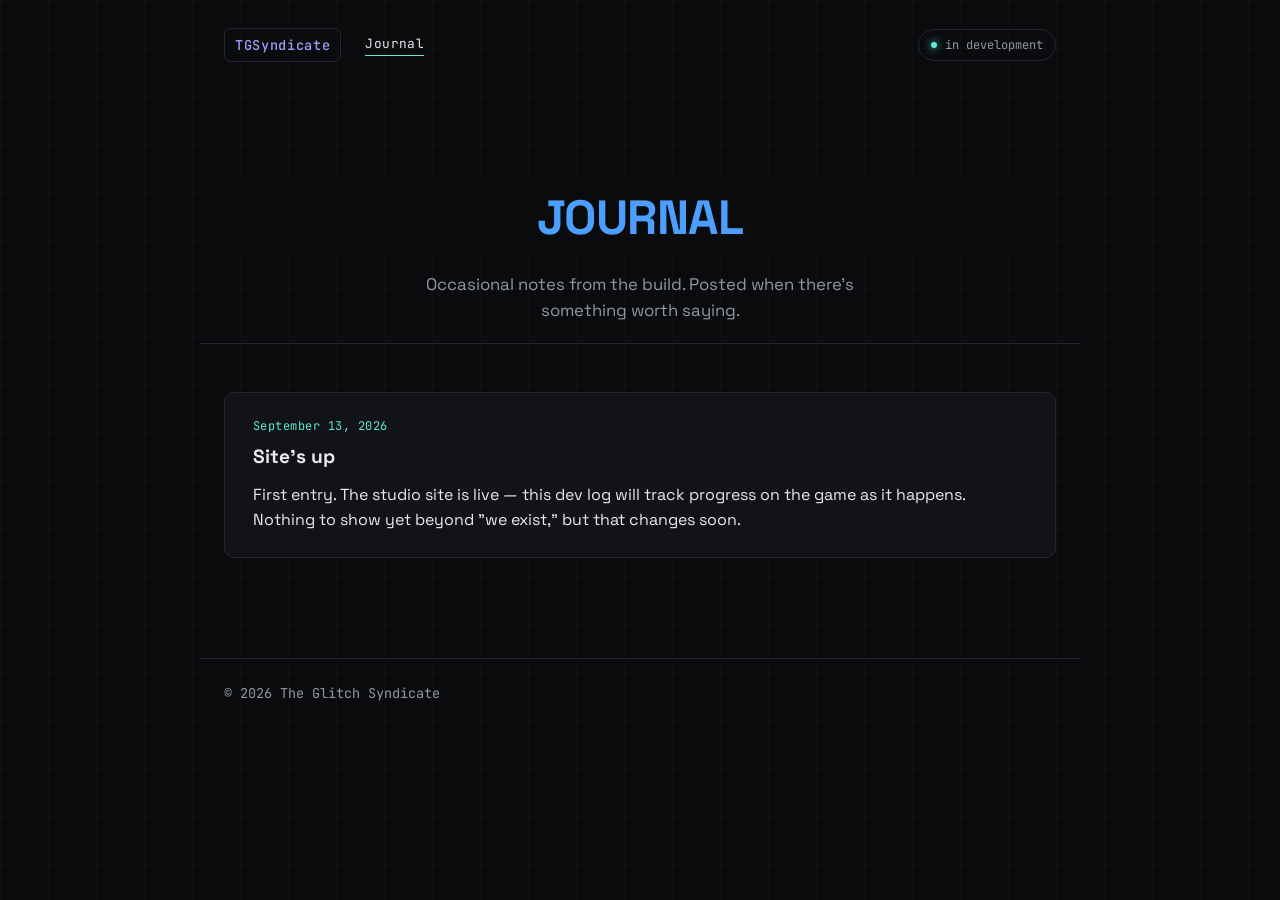
==== diary.html @ d7993644 "Initial commit: TGS site + Journal" ====
<!DOCTYPE html>
<html lang="en">
<head>
<meta charset="UTF-8">
<meta name="viewport" content="width=device-width, initial-scale=1.0">
<title>Journal — The Glitch Syndicate</title>
<meta name="description" content="Journal entries for The Glitch Syndicate.">
<link rel="preconnect" href="https://fonts.googleapis.com">
<link rel="preconnect" href="https://fonts.gstatic.com" crossorigin>
<link href="https://fonts.googleapis.com/css2?family=Space+Grotesk:wght@400;500;700&family=JetBrains+Mono:wght@400;500&display=swap" rel="stylesheet">
<link rel="stylesheet" href="style.css">
</head>
<body>

<div class="grid-overlay" aria-hidden="true"></div>

<header class="site-header">
  <a href="index.html" class="logo-mark" style="text-decoration:none;">TGSyndicate</a>
  <nav class="site-nav">
    <a href="diary.html" aria-current="page">Journal</a>
  </nav>
  <span class="status-pill"><span class="dot"></span> in development</span>
</header>

<main>
  <section class="hero diary-hero">
    <h1 class="glitch-text" data-text="JOURNAL" style="font-size: clamp(1.8rem, 5vw, 3rem);">JOURNAL</h1>
    <p class="tagline">Occasional notes from the build. Posted when there's something worth saying.</p>
  </section>

  <section class="diary-list" id="diary-list" aria-live="polite">
    <p class="diary-empty">Loading entries…</p>
  </section>
</main>

<footer class="site-footer">
  <span>&copy; <span id="year"></span> The Glitch Syndicate</span>
</footer>

<script src="diary.js"></script>
</body>
</html>
---- style.css ----
:root {
  --bg: #0a0b0d;
  --bg-raised: #111318;
  --border: #23262e;
  --text: #e9eaee;
  --text-dim: #9297a3;
  --accent: #5eead4;
  --accent-glitch-1: #ff4d6d;
  --accent-glitch-2: #4d9fff;
  --radius: 10px;
  --max-w: 880px;
}

* { box-sizing: border-box; }

html { color-scheme: dark; }

body {
  margin: 0;
  background: var(--bg);
  color: var(--text);
  font-family: 'Space Grotesk', system-ui, sans-serif;
  line-height: 1.5;
  min-height: 100vh;
  position: relative;
}

.grid-overlay {
  position: fixed;
  inset: 0;
  pointer-events: none;
  background-image:
    linear-gradient(to right, rgba(255,255,255,0.025) 1px, transparent 1px),
    linear-gradient(to bottom, rgba(255,255,255,0.025) 1px, transparent 1px);
  background-size: 48px 48px;
  z-index: 0;
}

header, main, footer { position: relative; z-index: 1; }

.site-header {
  display: flex;
  align-items: center;
  justify-content: flex-start;
  gap: 24px;
  max-width: var(--max-w);
  margin: 0 auto;
  padding: 28px 24px 0;
}

.site-nav {
  display: flex;
  gap: 18px;
}

.site-nav a {
  color: var(--text-dim);
  text-decoration: none;
  font-family: 'JetBrains Mono', monospace;
  font-size: 0.8rem;
  letter-spacing: 0.03em;
  border-bottom: 1px solid transparent;
  padding-bottom: 2px;
  transition: color 0.15s, border-color 0.15s;
}

.site-nav a:hover,
.site-nav a[aria-current="page"] {
  color: var(--text);
  border-color: var(--accent);
}

.status-pill { margin-left: auto; }

.logo-mark {
  font-family: 'JetBrains Mono', monospace;
  font-weight: 500;
  letter-spacing: 0.05em;
  border: 1px solid var(--border);
  padding: 6px 10px;
  border-radius: 6px;
  font-size: 0.85rem;
}

.status-pill {
  display: inline-flex;
  align-items: center;
  gap: 8px;
  font-family: 'JetBrains Mono', monospace;
  font-size: 0.75rem;
  color: var(--text-dim);
  border: 1px solid var(--border);
  padding: 6px 12px;
  border-radius: 999px;
}

.dot {
  width: 6px;
  height: 6px;
  border-radius: 50%;
  background: var(--accent);
  box-shadow: 0 0 8px var(--accent);
}

.hero {
  max-width: var(--max-w);
  margin: 0 auto;
  padding: 120px 24px 60px;
  text-align: center;
}

.glitch-text {
  font-family: 'Space Grotesk', sans-serif;
  font-weight: 700;
  font-size: clamp(2.1rem, 6vw, 4rem);
  letter-spacing: -0.01em;
  margin: 0;
  position: relative;
  color: var(--text);
}

.glitch-text::before,
.glitch-text::after {
  content: attr(data-text);
  position: absolute;
  inset: 0;
  background: var(--bg);
  overflow: hidden;
}

.glitch-text::before {
  color: var(--accent-glitch-1);
  animation: glitch-1 4.5s infinite linear alternate-reverse;
}

.glitch-text::after {
  color: var(--accent-glitch-2);
  animation: glitch-2 4.5s infinite linear alternate-reverse;
}

@keyframes glitch-1 {
  0%, 92%, 100% { clip-path: inset(0 0 100% 0); transform: translate(0); }
  93% { clip-path: inset(10% 0 60% 0); transform: translate(-2px, 1px); }
  94% { clip-path: inset(60% 0 5% 0); transform: translate(2px, -1px); }
  95% { clip-path: inset(30% 0 40% 0); transform: translate(-1px, 0); }
  96%, 100% { clip-path: inset(0 0 100% 0); transform: translate(0); }
}

@keyframes glitch-2 {
  0%, 90%, 100% { clip-path: inset(0 0 100% 0); transform: translate(0); }
  91% { clip-path: inset(70% 0 5% 0); transform: translate(2px, 0); }
  92% { clip-path: inset(15% 0 65% 0); transform: translate(-2px, 1px); }
  93% { clip-path: inset(45% 0 20% 0); transform: translate(1px, -1px); }
  94%, 100% { clip-path: inset(0 0 100% 0); transform: translate(0); }
}

@media (prefers-reduced-motion: reduce) {
  .glitch-text::before, .glitch-text::after { animation: none; display: none; }
}

.tagline {
  color: var(--text-dim);
  font-size: 1.05rem;
  margin: 18px auto 0;
  max-width: 46ch;
}

.about {
  max-width: var(--max-w);
  margin: 0 auto;
  padding: 20px 24px 60px;
  border-top: 1px solid var(--border);
  padding-top: 48px;
}

.about h2 {
  font-size: 0.85rem;
  text-transform: uppercase;
  letter-spacing: 0.08em;
  color: var(--text-dim);
  font-family: 'JetBrains Mono', monospace;
  font-weight: 500;
  margin: 0 0 14px;
}

.about p {
  font-size: 1.05rem;
  max-width: 65ch;
  color: var(--text);
}

.split {
  max-width: var(--max-w);
  margin: 0 auto;
  padding: 0 24px 100px;
  display: grid;
  grid-template-columns: 1fr 1fr;
  gap: 20px;
}

@media (max-width: 640px) {
  .split { grid-template-columns: 1fr; }
}

.card {
  background: var(--bg-raised);
  border: 1px solid var(--border);
  border-radius: var(--radius);
  padding: 28px;
}

.card h2 {
  font-size: 1.15rem;
  margin: 0 0 8px;
}

.card-sub {
  color: var(--text-dim);
  font-size: 0.92rem;
  margin: 0 0 20px;
}

form label {
  display: block;
  font-family: 'JetBrains Mono', monospace;
  font-size: 0.75rem;
  color: var(--text-dim);
  margin: 14px 0 6px;
}

form label:first-of-type { margin-top: 0; }

input, textarea {
  width: 100%;
  background: var(--bg);
  border: 1px solid var(--border);
  border-radius: 6px;
  padding: 10px 12px;
  color: var(--text);
  font-family: inherit;
  font-size: 0.95rem;
}

input:focus, textarea:focus {
  outline: none;
  border-color: var(--accent);
}

button {
  margin-top: 18px;
  background: var(--accent);
  color: #06110f;
  border: none;
  border-radius: 6px;
  padding: 11px 18px;
  font-family: inherit;
  font-weight: 500;
  font-size: 0.92rem;
  cursor: pointer;
}

button:hover { opacity: 0.9; }

.form-status {
  font-size: 0.85rem;
  color: var(--text-dim);
  min-height: 1.2em;
  margin: 10px 0 0;
}

.mail-row {
  display: flex;
  gap: 8px;
}

.mail-row input { flex: 1; }
.mail-row button { margin-top: 0; }

.diary-hero { padding-bottom: 20px; }

.diary-list {
  max-width: var(--max-w);
  margin: 0 auto;
  padding: 20px 24px 100px;
  border-top: 1px solid var(--border);
  padding-top: 48px;
  display: flex;
  flex-direction: column;
  gap: 22px;
}

.diary-entry {
  background: var(--bg-raised);
  border: 1px solid var(--border);
  border-radius: var(--radius);
  padding: 24px 28px;
}

.diary-date {
  display: block;
  font-family: 'JetBrains Mono', monospace;
  font-size: 0.75rem;
  color: var(--accent);
  letter-spacing: 0.04em;
  margin-bottom: 8px;
}

.diary-entry h2 {
  margin: 0 0 10px;
  font-size: 1.2rem;
}

.diary-entry p {
  margin: 0;
  color: var(--text);
  line-height: 1.6;
}

.diary-empty {
  color: var(--text-dim);
  font-family: 'JetBrains Mono', monospace;
  font-size: 0.9rem;
}

.site-footer {
  max-width: var(--max-w);
  margin: 0 auto;
  padding: 24px;
  border-top: 1px solid var(--border);
  color: var(--text-dim);
  font-size: 0.85rem;
  font-family: 'JetBrains Mono', monospace;
}
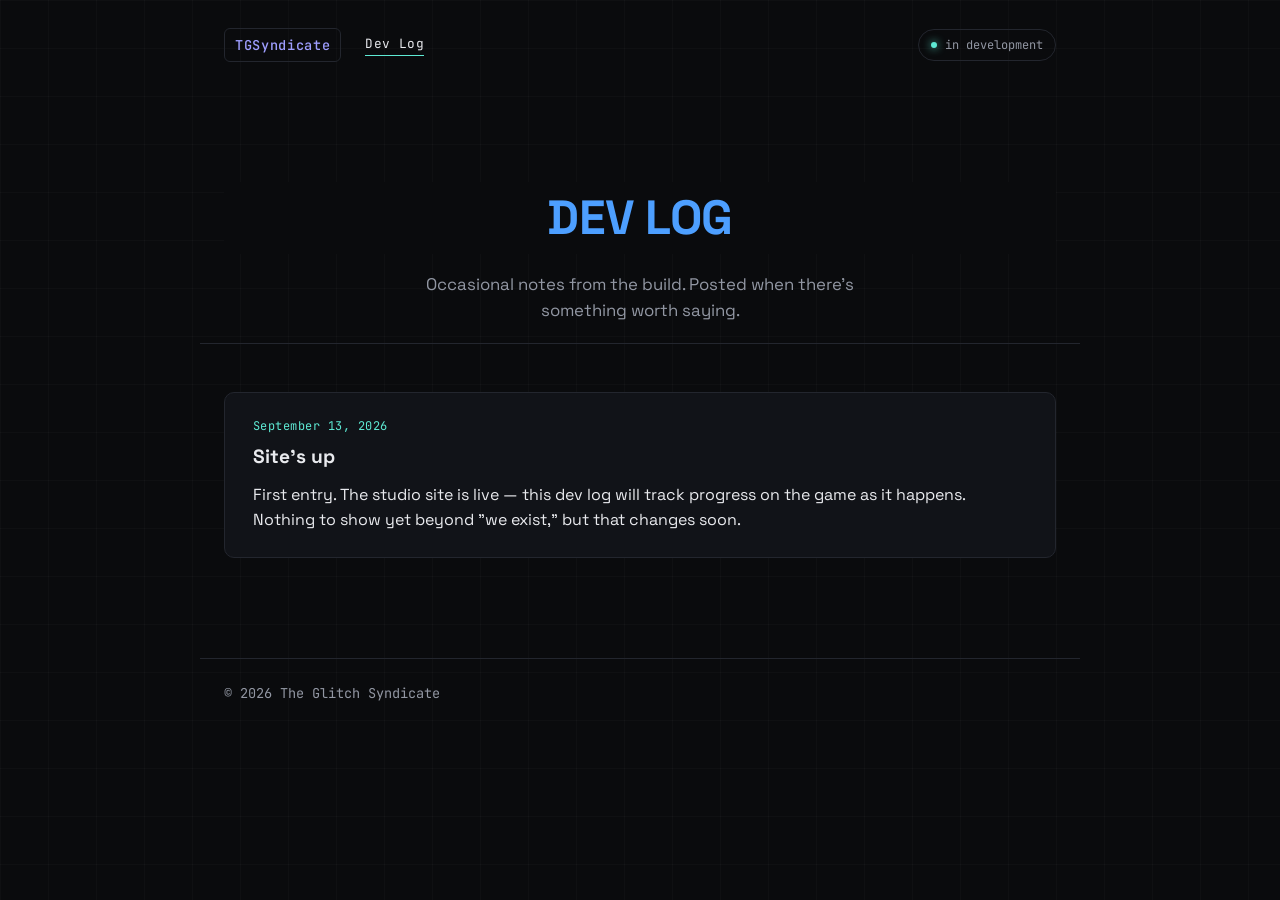
==== commit ae8a5da8: "Added tgs favicon" ====
--- a/diary.html
+++ b/diary.html
@@ -3,8 +3,11 @@
 <head>
 <meta charset="UTF-8">
 <meta name="viewport" content="width=device-width, initial-scale=1.0">
-<title>Journal — The Glitch Syndicate</title>
-<meta name="description" content="Journal entries for The Glitch Syndicate.">
+<title>Dev Log — The Glitch Syndicate</title>
+<meta name="description" content="Development log for The Glitch Syndicate's first title.">
+<link rel="icon" href="favicon.svg" type="image/svg+xml">
+<link rel="icon" href="favicon.ico" sizes="any">
+<link rel="apple-touch-icon" href="apple-touch-icon.png">
 <link rel="preconnect" href="https://fonts.googleapis.com">
 <link rel="preconnect" href="https://fonts.gstatic.com" crossorigin>
 <link href="https://fonts.googleapis.com/css2?family=Space+Grotesk:wght@400;500;700&family=JetBrains+Mono:wght@400;500&display=swap" rel="stylesheet">
@@ -17,14 +20,14 @@
 <header class="site-header">
   <a href="index.html" class="logo-mark" style="text-decoration:none;">TGSyndicate</a>
   <nav class="site-nav">
-    <a href="diary.html" aria-current="page">Journal</a>
+    <a href="diary.html" aria-current="page">Dev Log</a>
   </nav>
   <span class="status-pill"><span class="dot"></span> in development</span>
 </header>
 
 <main>
   <section class="hero diary-hero">
-    <h1 class="glitch-text" data-text="JOURNAL" style="font-size: clamp(1.8rem, 5vw, 3rem);">JOURNAL</h1>
+    <h1 class="glitch-text" data-text="DEV LOG" style="font-size: clamp(1.8rem, 5vw, 3rem);">DEV LOG</h1>
     <p class="tagline">Occasional notes from the build. Posted when there's something worth saying.</p>
   </section>
 
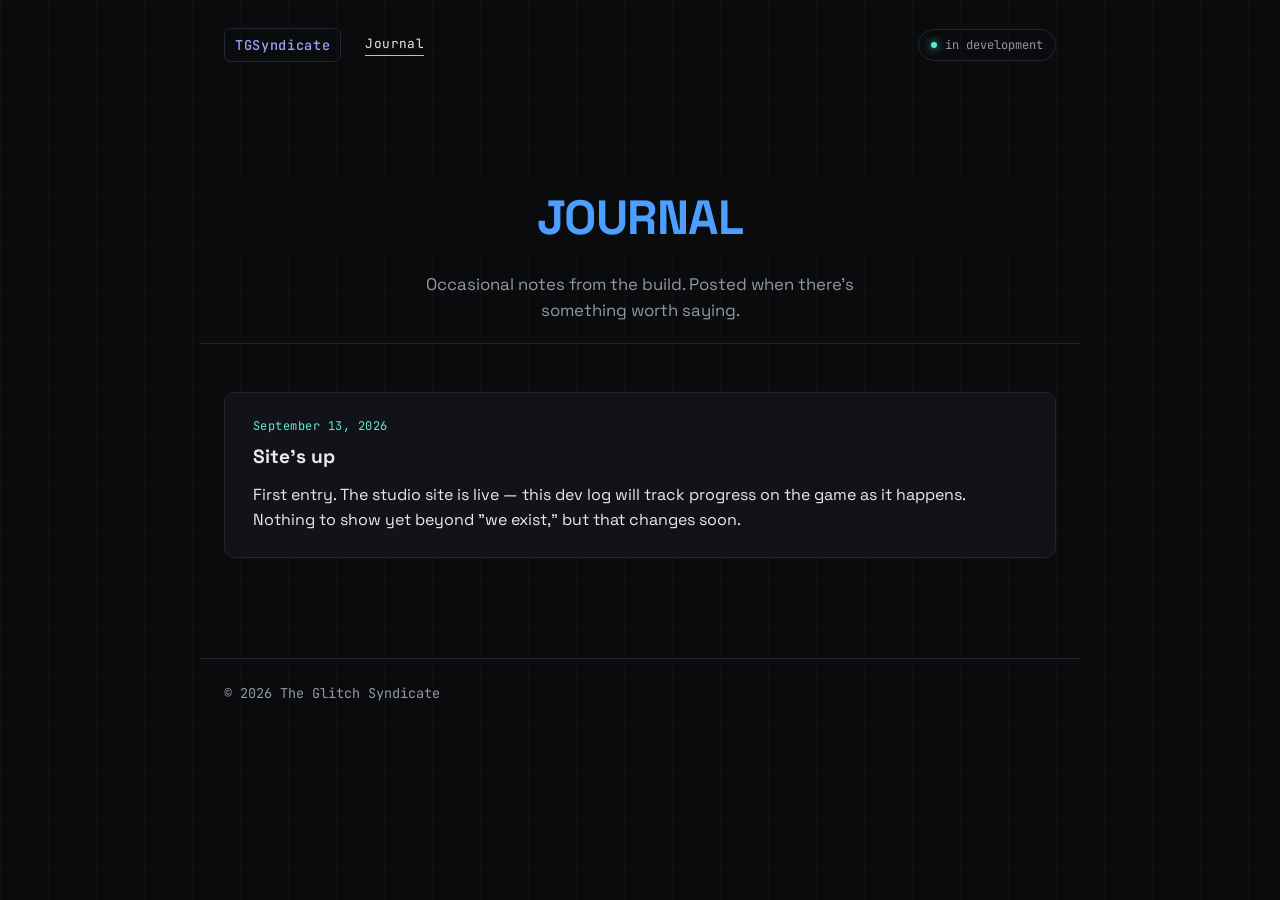
==== commit 515e06e3: "Fix for the incorrect overwrite" ====
--- a/diary.html
+++ b/diary.html
@@ -3,7 +3,7 @@
 <head>
 <meta charset="UTF-8">
 <meta name="viewport" content="width=device-width, initial-scale=1.0">
-<title>Dev Log — The Glitch Syndicate</title>
+<title>Journal — The Glitch Syndicate</title>
 <meta name="description" content="Development log for The Glitch Syndicate's first title.">
 <link rel="icon" href="favicon.svg" type="image/svg+xml">
 <link rel="icon" href="favicon.ico" sizes="any">
@@ -20,14 +20,14 @@
 <header class="site-header">
   <a href="index.html" class="logo-mark" style="text-decoration:none;">TGSyndicate</a>
   <nav class="site-nav">
-    <a href="diary.html" aria-current="page">Dev Log</a>
+    <a href="diary.html" aria-current="page">Journal</a>
   </nav>
   <span class="status-pill"><span class="dot"></span> in development</span>
 </header>
 
 <main>
   <section class="hero diary-hero">
-    <h1 class="glitch-text" data-text="DEV LOG" style="font-size: clamp(1.8rem, 5vw, 3rem);">DEV LOG</h1>
+    <h1 class="glitch-text" data-text="JOURNAL" style="font-size: clamp(1.8rem, 5vw, 3rem);">JOURNAL</h1>
     <p class="tagline">Occasional notes from the build. Posted when there's something worth saying.</p>
   </section>
 
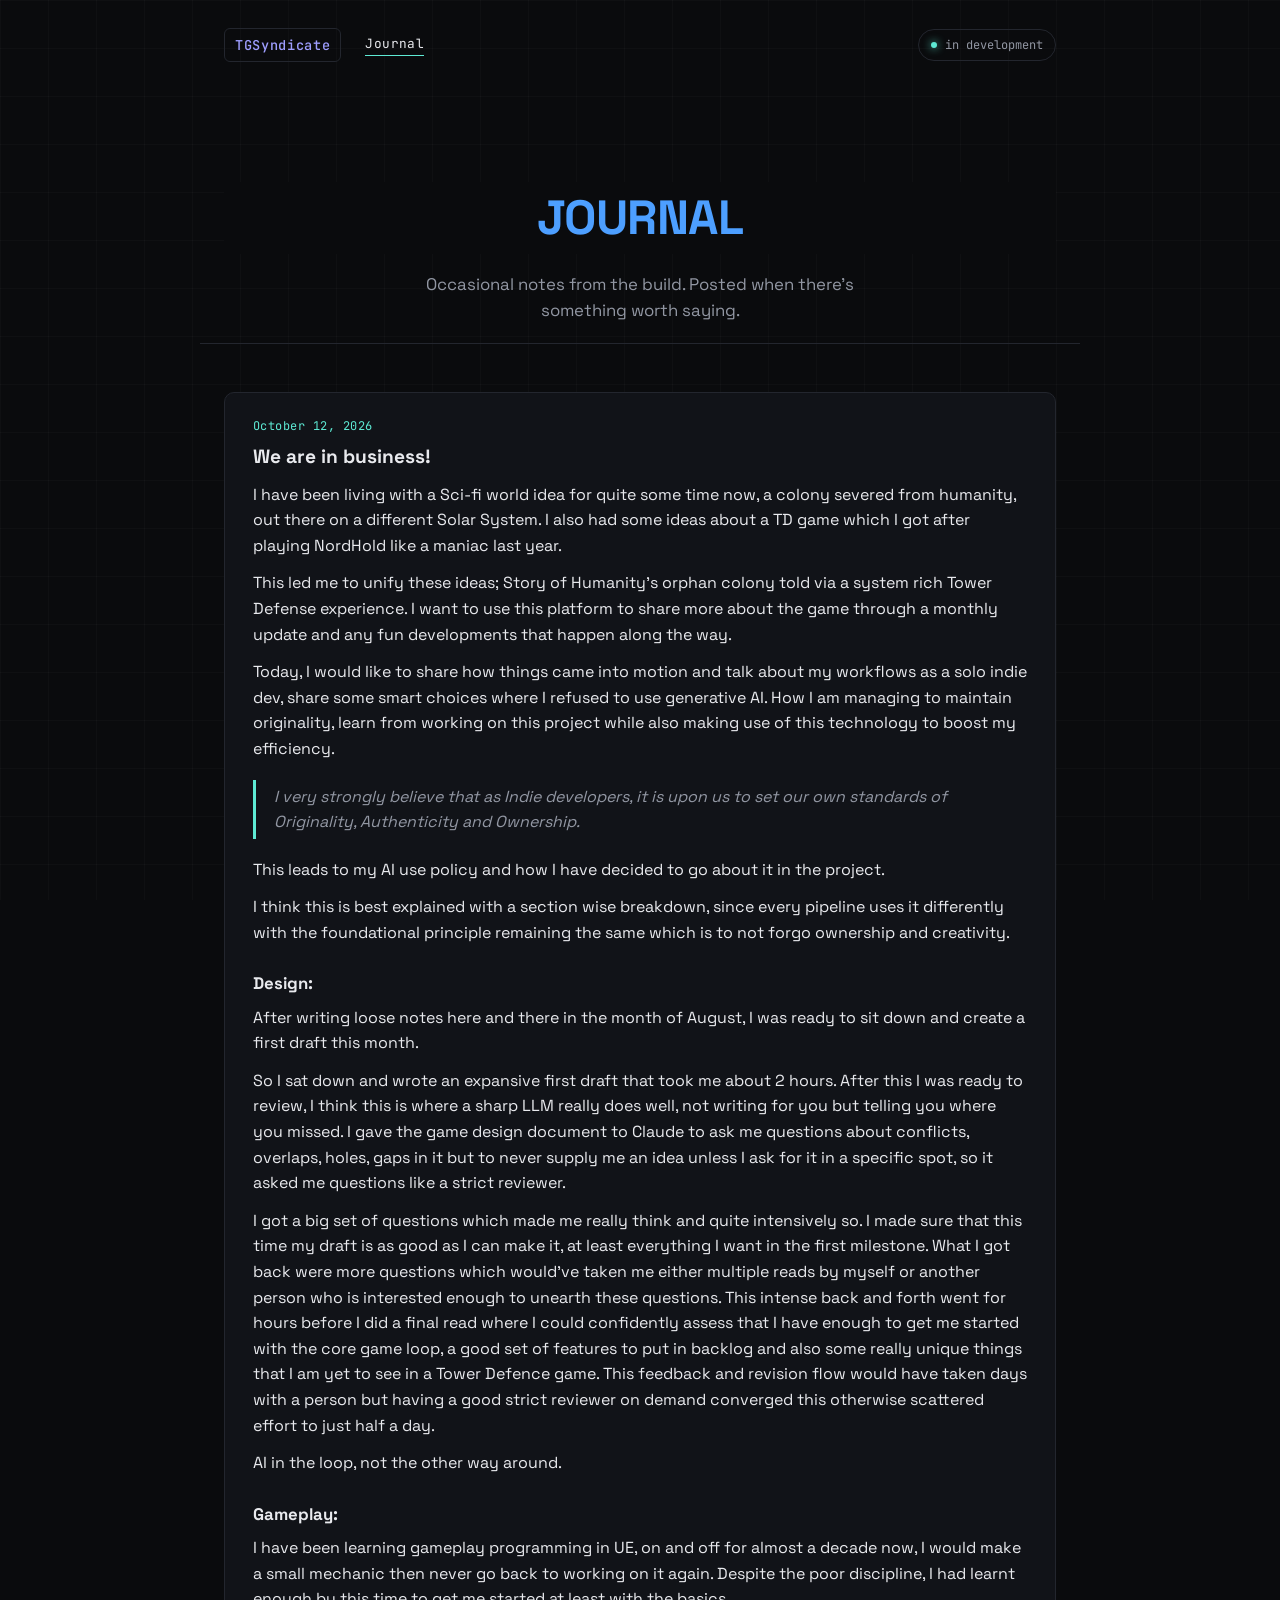
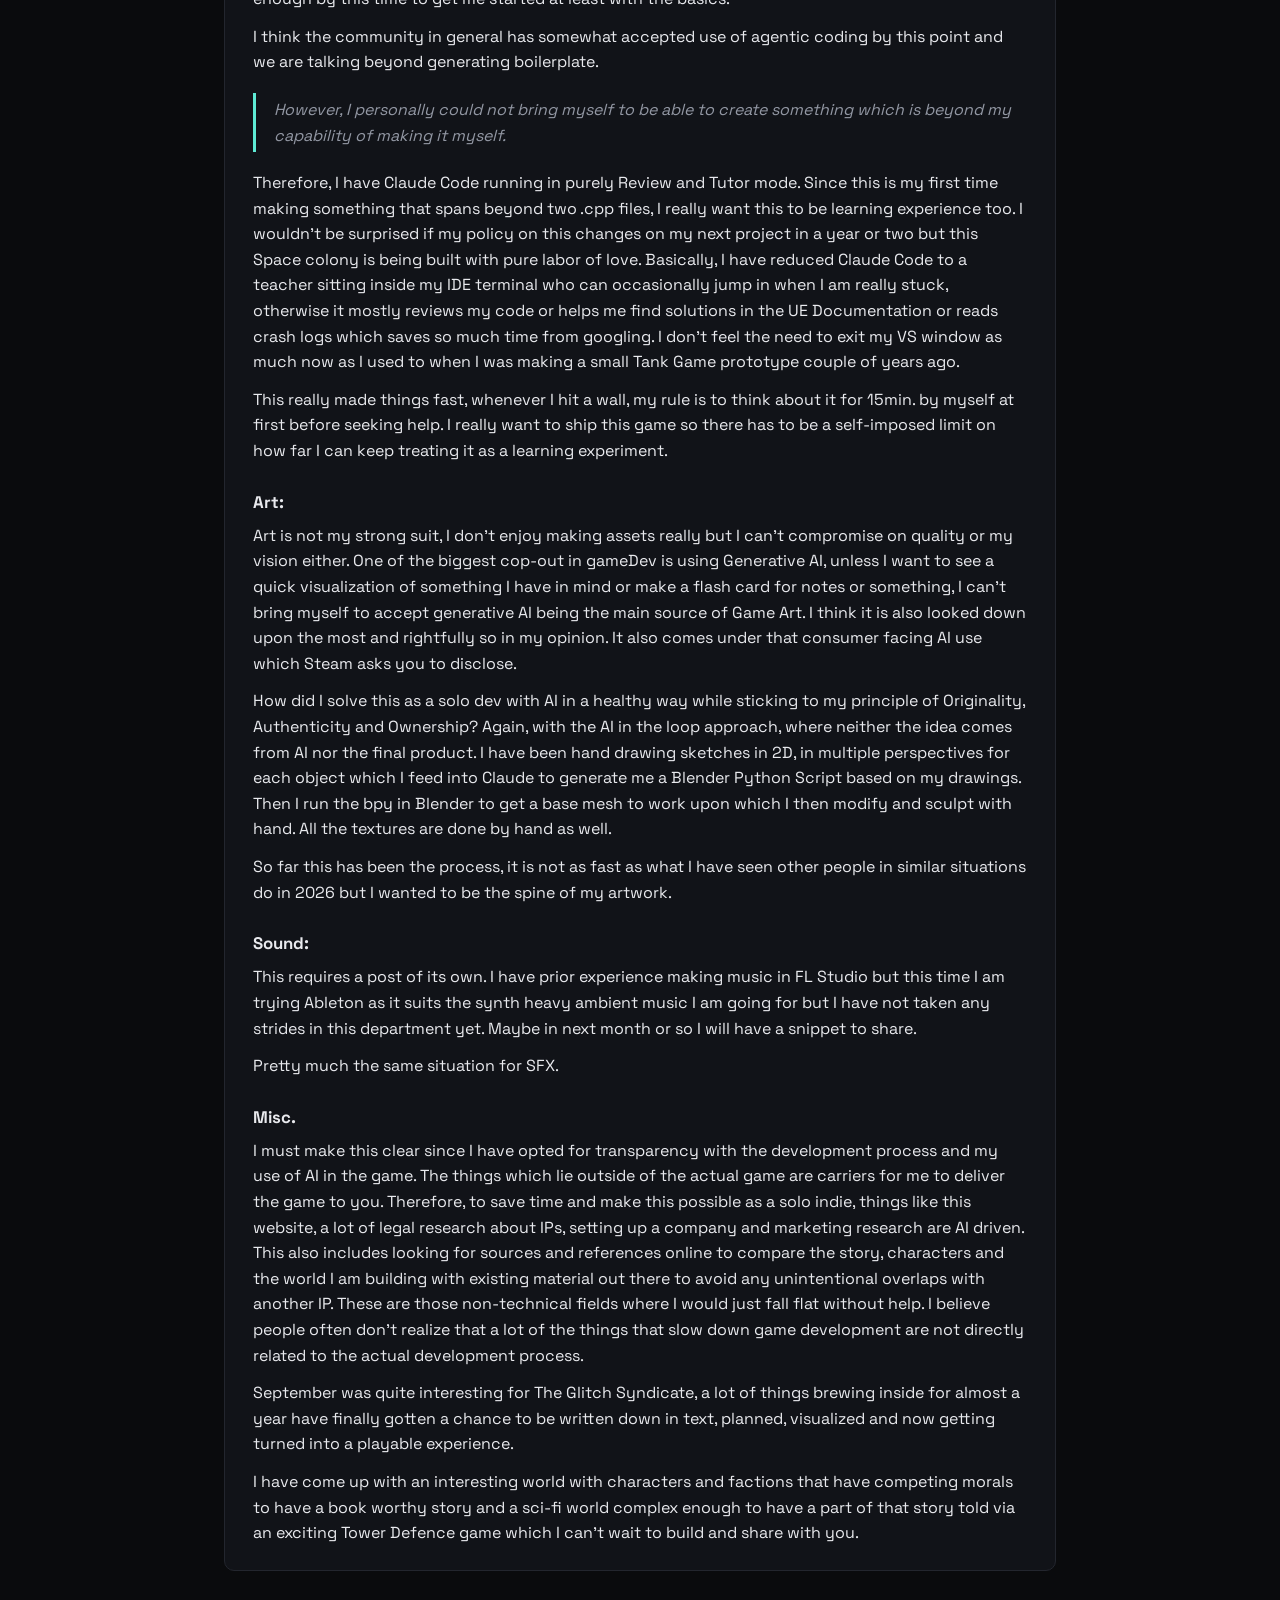
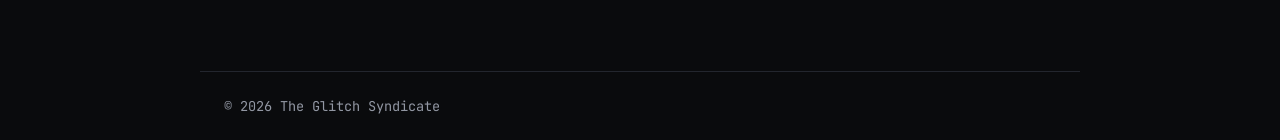
==== commit 0c6b4ebf: "September Update: In business!" ====
--- a/diary.html
+++ b/diary.html
@@ -40,6 +40,7 @@
   <span>&copy; <span id="year"></span> The Glitch Syndicate</span>
 </footer>
 
+<script src="markdown.js"></script>
 <script src="diary.js"></script>
 </body>
 </html>
--- a/style.css
+++ b/style.css
@@ -194,7 +194,7 @@
   margin: 0 auto;
   padding: 0 24px 100px;
   display: grid;
-  grid-template-columns: 1fr 1fr;
+  grid-template-columns: 1fr;
   gap: 20px;
 }
 
@@ -331,3 +331,73 @@
   font-size: 0.85rem;
   font-family: 'JetBrains Mono', monospace;
 }
+
+/* Updates card (homepage) */
+.latest-title {
+  margin: 0 0 8px;
+  font-size: 1.05rem;
+}
+
+.latest-body {
+  margin: 0;
+  color: var(--text);
+  line-height: 1.6;
+}
+
+/* Whole preview is one link to the entry on the Journal page */
+.latest-link {
+  display: block;
+  margin: 0 -14px 14px;
+  padding: 14px;
+  color: inherit;
+  text-decoration: none;
+  border: 1px solid transparent;
+  border-radius: 8px;
+  transition: border-color 0.15s, background 0.15s;
+}
+
+.latest-link:hover,
+.latest-link:focus-visible {
+  border-color: var(--accent);
+  background: rgba(94, 234, 212, 0.05);
+  outline: none;
+}
+
+/* Journal page: entry targeted from the homepage */
+.diary-entry { scroll-margin-top: 24px; transition: border-color 0.4s; }
+.diary-entry.entry-highlight { border-color: var(--accent); }
+
+.diary-entry p + p { margin-top: 12px; }
+
+.card-link,
+.contact-email {
+  color: var(--accent);
+  font-family: 'JetBrains Mono', monospace;
+  font-size: 0.9rem;
+  text-decoration: none;
+}
+
+.card-link:hover,
+.contact-email:hover { text-decoration: underline; }
+
+/* Markdown posts (Journal page) */
+.diary-entry h3 { margin: 26px 0 8px; font-size: 1.05rem; }
+.diary-entry blockquote {
+  margin: 18px 0;
+  padding: 4px 0 4px 18px;
+  border-left: 3px solid var(--accent);
+  color: var(--text-dim);
+  font-style: italic;
+}
+.diary-entry blockquote p { color: inherit; }
+.diary-entry ul { margin: 12px 0; padding-left: 22px; }
+.diary-entry li + li { margin-top: 6px; }
+.diary-entry a { color: var(--accent); }
+.diary-entry code {
+  font-family: 'JetBrains Mono', monospace;
+  font-size: 0.88em;
+  background: var(--bg);
+  padding: 1px 5px;
+  border-radius: 4px;
+}
+.diary-entry hr { border: 0; border-top: 1px solid var(--border); margin: 24px 0; }
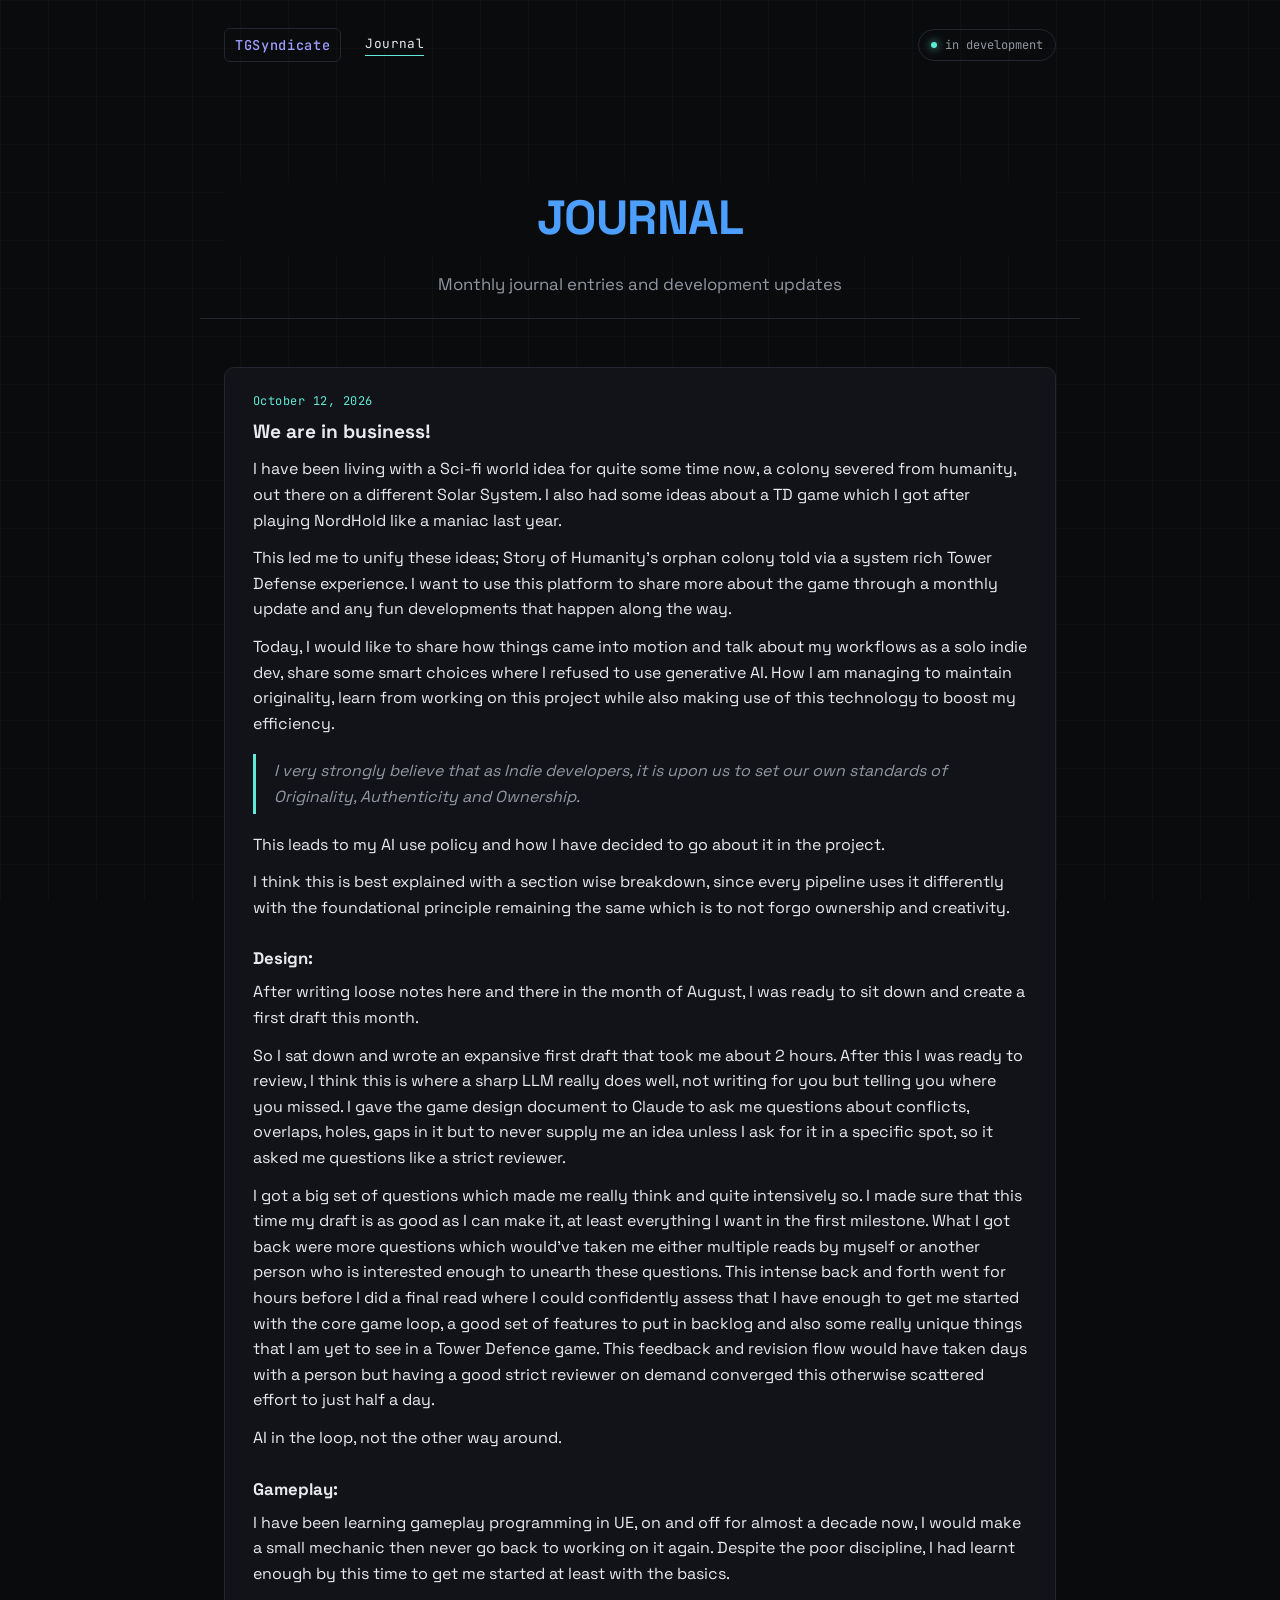
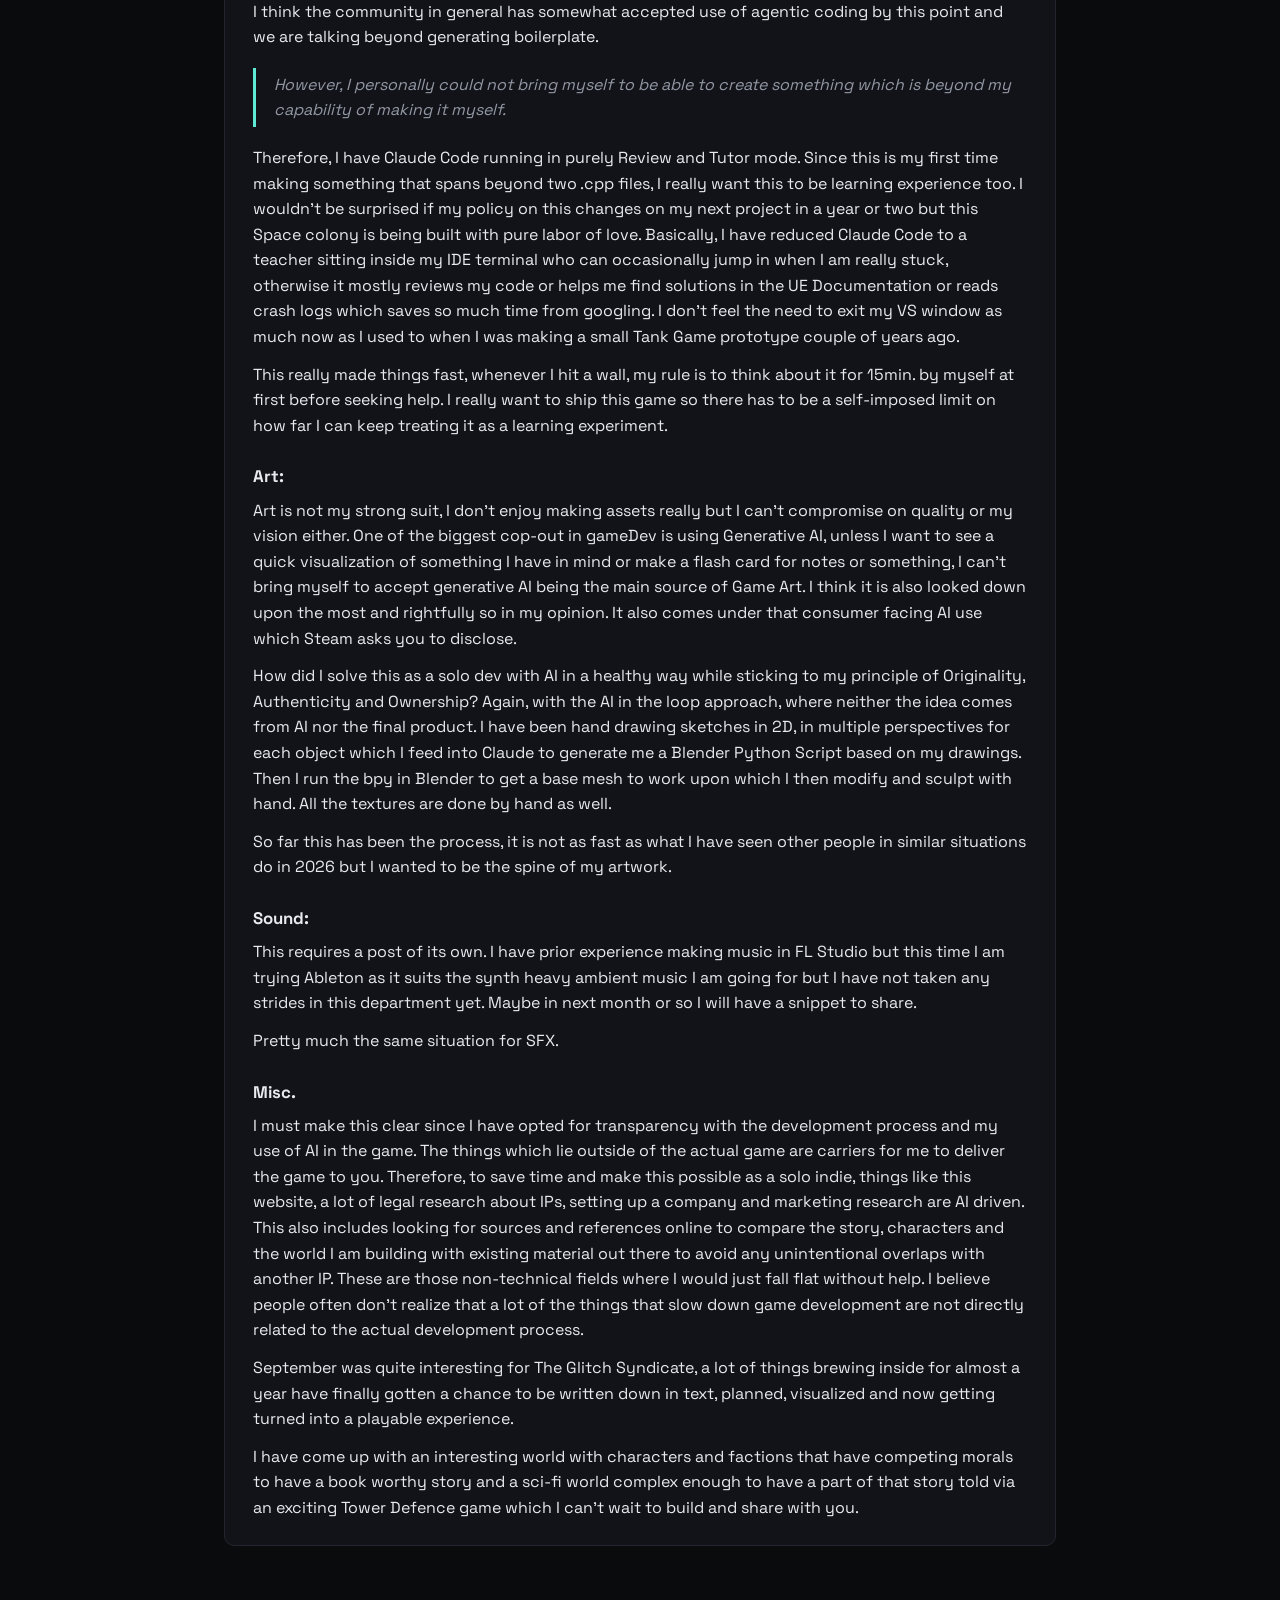
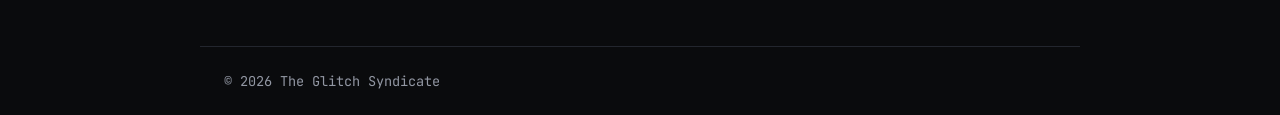
==== commit 84705a0a: "Journal byline update" ====
--- a/diary.html
+++ b/diary.html
@@ -28,7 +28,7 @@
 <main>
   <section class="hero diary-hero">
     <h1 class="glitch-text" data-text="JOURNAL" style="font-size: clamp(1.8rem, 5vw, 3rem);">JOURNAL</h1>
-    <p class="tagline">Occasional notes from the build. Posted when there's something worth saying.</p>
+    <p class="tagline">Monthly journal entries and development updates</p>
   </section>
 
   <section class="diary-list" id="diary-list" aria-live="polite">
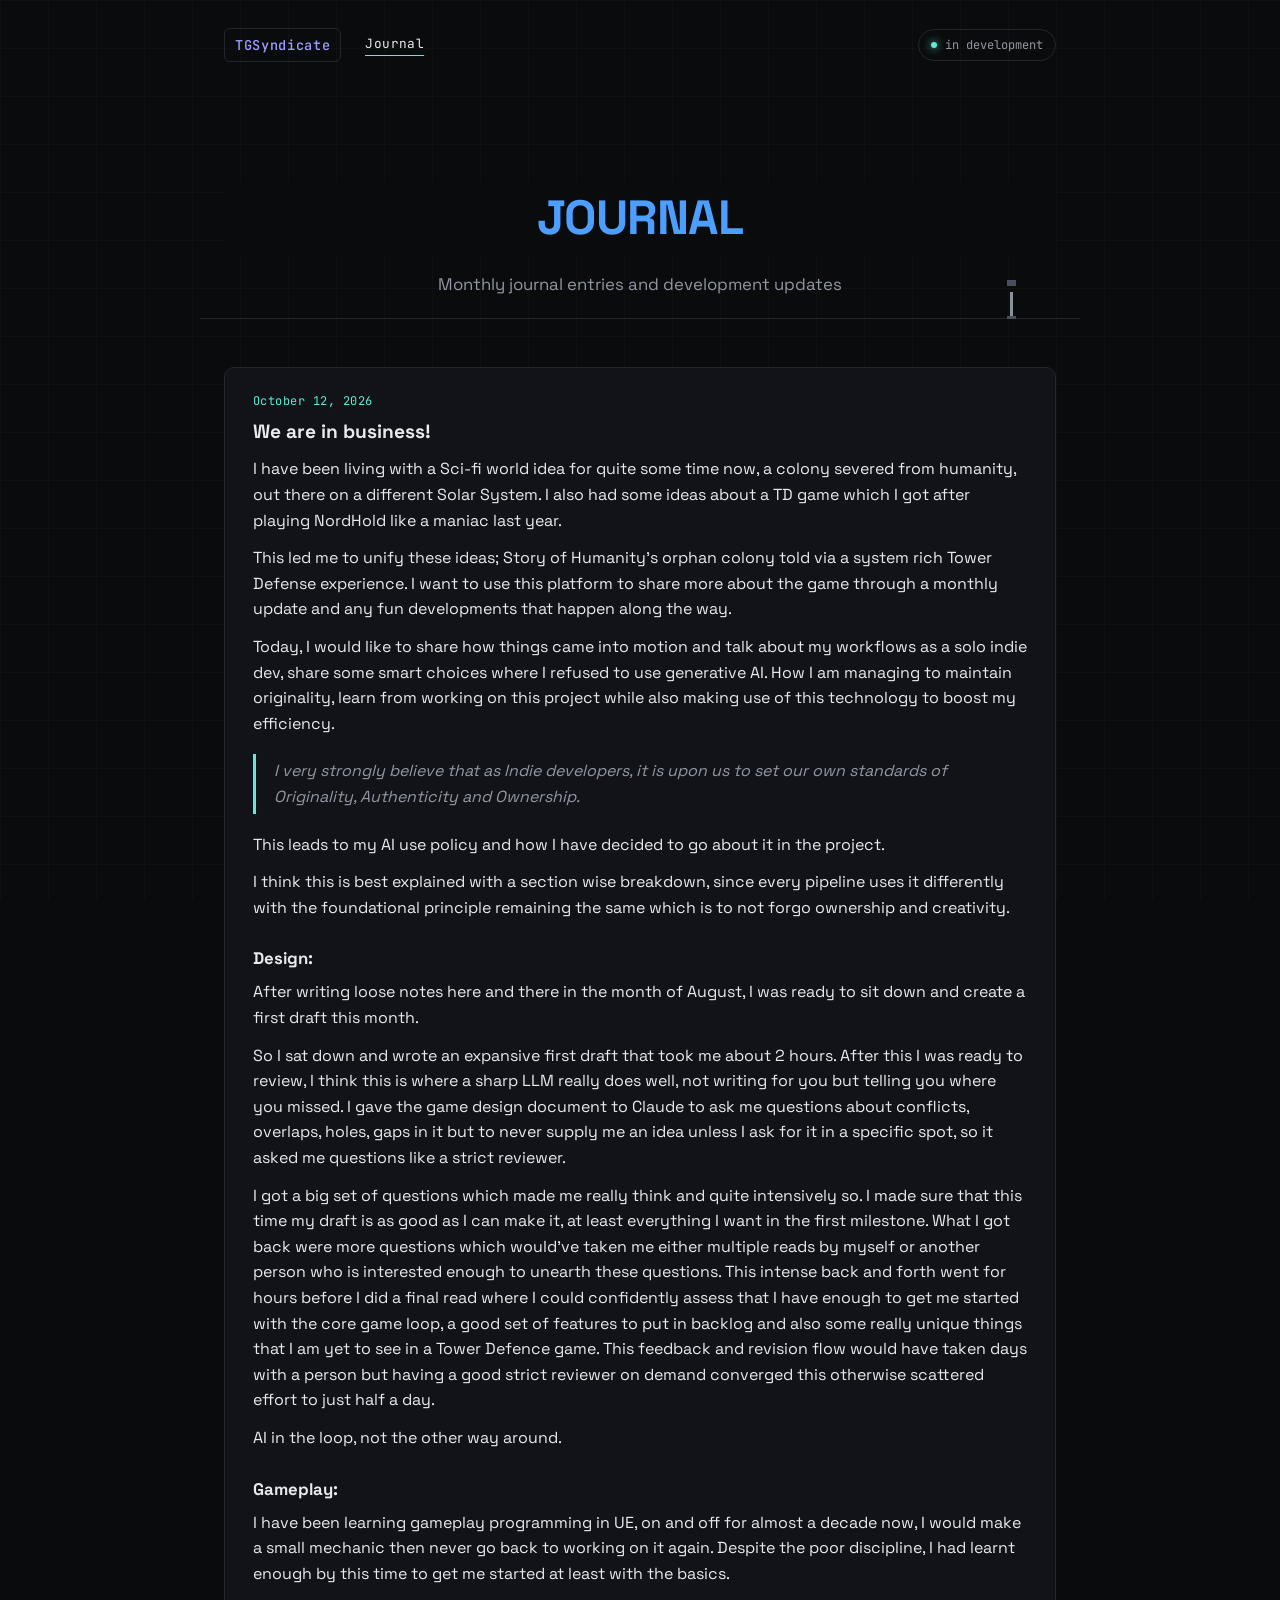
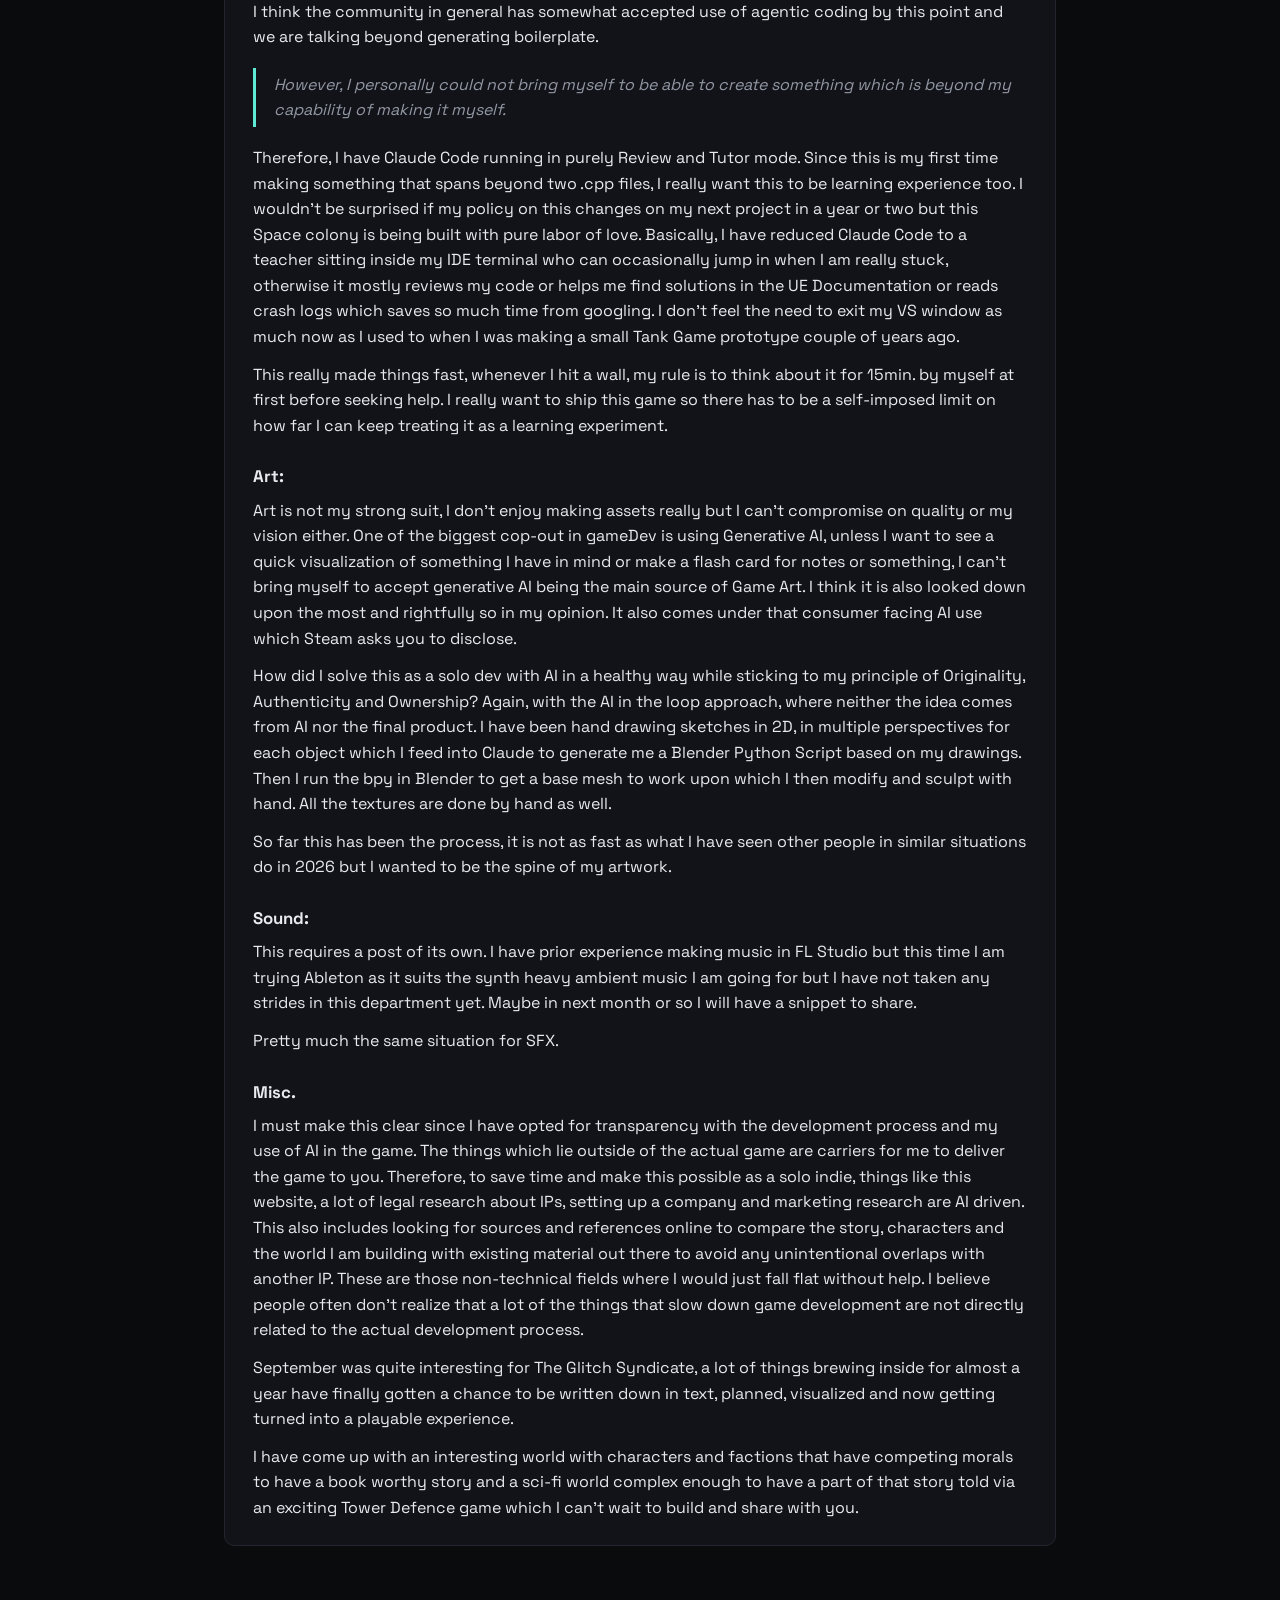
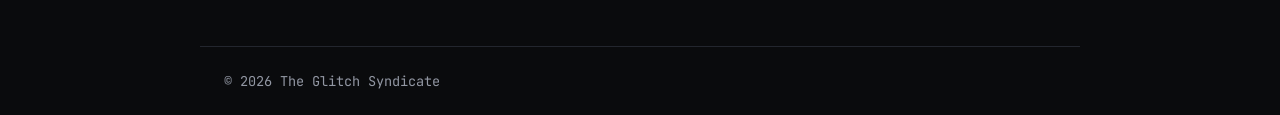
==== commit d048cf66: "Added small game animations" ====
--- a/diary.html
+++ b/diary.html
@@ -42,5 +42,6 @@
 
 <script src="markdown.js"></script>
 <script src="diary.js"></script>
+<script src="skyline.js"></script>
 </body>
 </html>
--- a/style.css
+++ b/style.css
@@ -401,3 +401,18 @@
   border-radius: 4px;
 }
 .diary-entry hr { border: 0; border-top: 1px solid var(--border); margin: 24px 0; }
+
+/* Pixel-art skyline animation on the hero divider (see skyline.js) */
+.hero { position: relative; }
+
+.skyline {
+  position: absolute;
+  left: 0;
+  bottom: -1px;
+  z-index: 3;
+  pointer-events: none;
+  image-rendering: pixelated;
+  image-rendering: crisp-edges;
+}
+
+@media print { .skyline { display: none; } }
